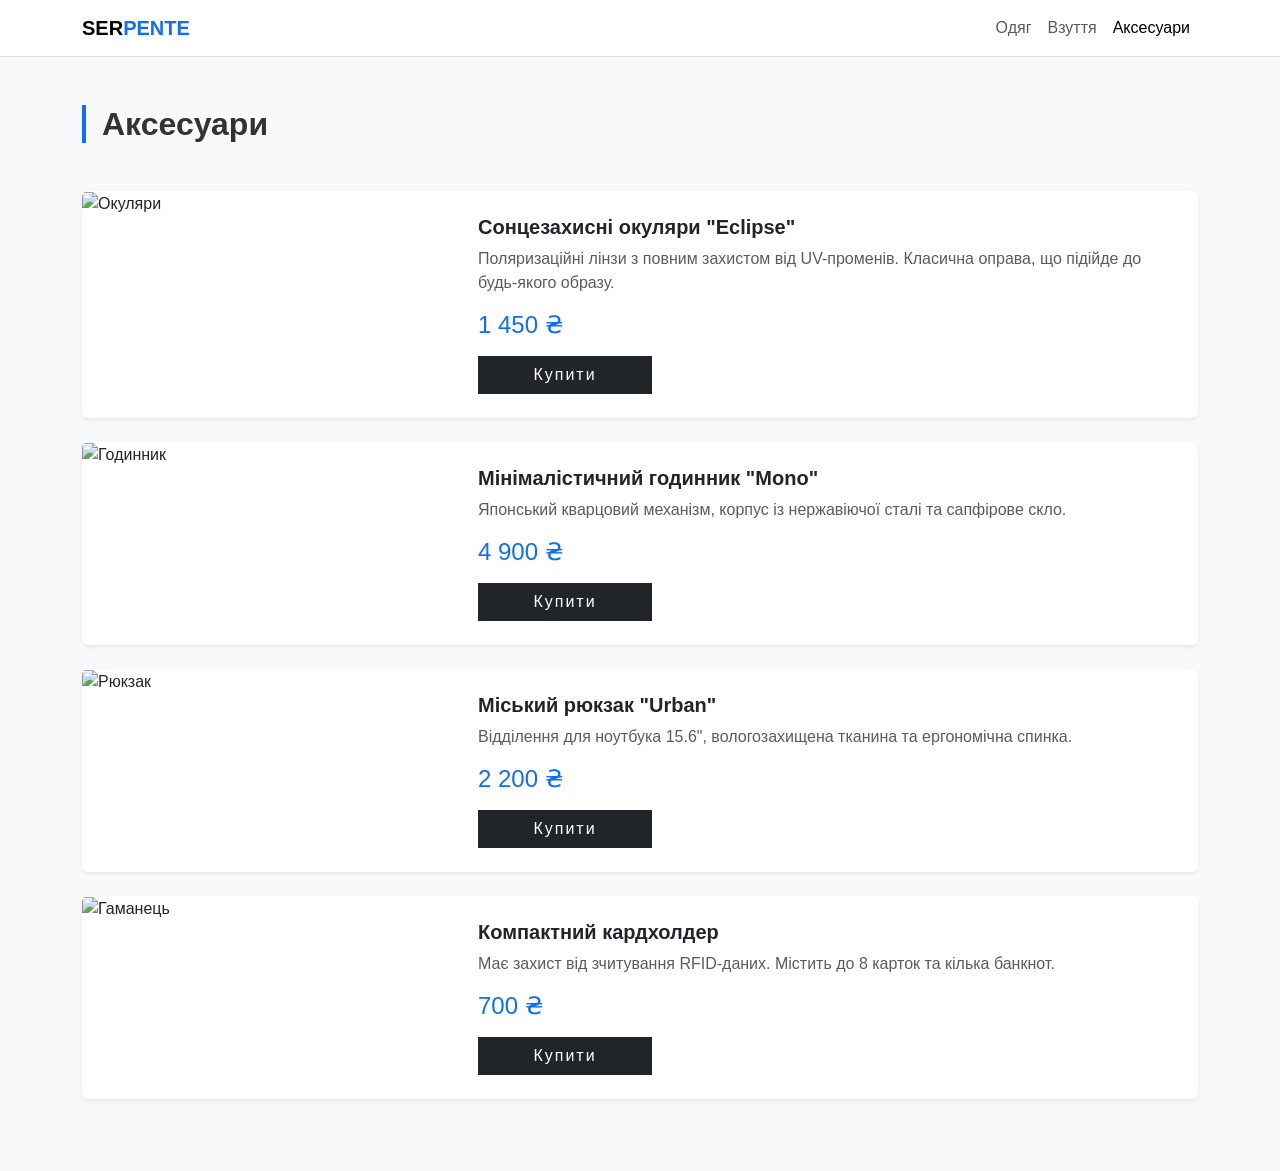
==== accessories.html @ fab4a191 "Add files via upload" ====
<!DOCTYPE html>
<html lang="uk">
<head>
    <meta charset="UTF-8">
    <meta name="viewport" content="width=device-width, initial-scale=1.0">
    <title>Аксесуари | SleekStore</title>
    <link href="https://cdn.jsdelivr.net/npm/bootstrap@5.3.0/dist/css/bootstrap.min.css" rel="stylesheet">
    <link rel="stylesheet" href="style.css">
</head>
<body class="bg-light">

    <nav class="navbar navbar-expand-lg navbar-light bg-white border-bottom sticky-top">
        <div class="container">
            <a class="navbar-brand fw-bold" href="index.html">SER<span class="text-primary">PENTE</span></a>
            <button class="navbar-toggler" type="button" data-bs-toggle="collapse" data-bs-target="#navbarNav">
                <span class="navbar-toggler-icon"></span>
            </button>
            <div class="collapse navbar-collapse" id="navbarNav">
                <ul class="navbar-nav ms-auto">
                    <li class="nav-item"><a class="nav-link" href="clothing.html">Одяг</a></li>
                    <li class="nav-item"><a class="nav-link" href="shoes.html">Взуття</a></li>
                    <li class="nav-item"><a class="nav-link active" href="accessories.html">Аксесуари</a></li>
                </ul>
            </div>
        </div>
    </nav>

    <div class="container my-5">
        <h2 class="fw-bold mb-5 border-start border-primary border-4 ps-3">Аксесуари</h2>
        
        <div class="row">
            <div class="col-12 mb-4">
                <div class="card shadow-sm border-0 overflow-hidden">
                    <div class="row g-0">
                        <div class="col-md-4">
                            <img src="https://images.unsplash.com/photo-1511499767150-a48a237f0083?q=80&w=1000&auto=format&fit=crop" class="img-fluid h-100 object-fit-cover" alt="Окуляри">
                        </div>
                        <div class="col-md-8">
                            <div class="card-body p-4 d-flex flex-column justify-content-center h-100">
                                <h5 class="card-title fw-bold">Сонцезахисні окуляри "Eclipse"</h5>
                                <p class="card-text text-muted">Поляризаційні лінзи з повним захистом від UV-променів. Класична оправа, що підійде до будь-якого образу.</p>
                                <h4 class="text-primary mb-3">1 450 ₴</h4>
                                <button class="btn btn-dark rounded-0 px-4 w-25">Купити</button>
                            </div>
                        </div>
                    </div>
                </div>
            </div>

            <div class="col-12 mb-4">
                <div class="card shadow-sm border-0 overflow-hidden">
                    <div class="row g-0">
                        <div class="col-md-4">
                            <img src="https://images.unsplash.com/photo-1523275335684-37898b6baf30?q=80&w=1000&auto=format&fit=crop" class="img-fluid h-100 object-fit-cover" alt="Годинник">
                        </div>
                        <div class="col-md-8">
                            <div class="card-body p-4 d-flex flex-column justify-content-center h-100">
                                <h5 class="card-title fw-bold">Мінімалістичний годинник "Mono"</h5>
                                <p class="card-text text-muted">Японський кварцовий механізм, корпус із нержавіючої сталі та сапфірове скло.</p>
                                <h4 class="text-primary mb-3">4 900 ₴</h4>
                                <button class="btn btn-dark rounded-0 px-4 w-25">Купити</button>
                            </div>
                        </div>
                    </div>
                </div>
            </div>

            <div class="col-12 mb-4">
                <div class="card shadow-sm border-0 overflow-hidden">
                    <div class="row g-0">
                        <div class="col-md-4">
                            <img src="https://images.unsplash.com/photo-1553062407-98eeb64c6a62?q=80&w=1000&auto=format&fit=crop" class="img-fluid h-100 object-fit-cover" alt="Рюкзак">
                        </div>
                        <div class="col-md-8">
                            <div class="card-body p-4 d-flex flex-column justify-content-center h-100">
                                <h5 class="card-title fw-bold">Міський рюкзак "Urban"</h5>
                                <p class="card-text text-muted">Відділення для ноутбука 15.6", вологозахищена тканина та ергономічна спинка.</p>
                                <h4 class="text-primary mb-3">2 200 ₴</h4>
                                <button class="btn btn-dark rounded-0 px-4 w-25">Купити</button>
                            </div>
                        </div>
                    </div>
                </div>
            </div>

            <div class="col-12 mb-4">
                <div class="card shadow-sm border-0 overflow-hidden">
                    <div class="row g-0">
                        <div class="col-md-4">
                            <img src="https://images.unsplash.com/photo-1627123424574-724758594e93?q=80&w=1000&auto=format&fit=crop" class="img-fluid h-100 object-fit-cover" alt="Гаманець">
                        </div>
                        <div class="col-md-8">
                            <div class="card-body p-4 d-flex flex-column justify-content-center h-100">
                                <h5 class="card-title fw-bold">Компактний кардхолдер</h5>
                                <p class="card-text text-muted">Має захист від зчитування RFID-даних. Містить до 8 карток та кілька банкнот.</p>
                                <h4 class="text-primary mb-3">700 ₴</h4>
                                <button class="btn btn-dark rounded-0 px-4 w-25">Купити</button>
                            </div>
                        </div>
                    </div>
                </div>
            </div>
        </div>
    </div>

    </body>
</html>
---- style.css ----
/* Основні налаштування */
body {
    font-family: 'Segoe UI', Tahoma, Geneva, Verdana, sans-serif;
    color: #333;
}

/* Вітальна сторінка */
.hero-section {
    height: 90vh;
    background: linear-gradient(rgba(0,0,0,0.3), rgba(0,0,0,0.3)), 
                url('https://images.unsplash.com/photo-1441986300917-64674bd600d8?auto=format&fit=crop&w=1500&q=80');
    background-size: cover;
    background-position: center;
    color: white;
}

/* Кнопки */
.btn-dark {
    letter-spacing: 2px;
    transition: 0.4s;
}

.btn-dark:hover {
    background-color: #fff;
    color: #000;
}

/* Футер посилання */
footer a:hover {
    color: #0d6efd !important;
    transition: 0.3s;
}

/* Секція з фактом */
.fact-section {
    border-top: 1px solid #eee;
    border-bottom: 1px solid #eee;
}

.object-fit-cover {
    height: 300px; /* Висота фото для мобілок */
    object-fit: cover;
}

@media (min-width: 768px) {
    .object-fit-cover {
        height: 100%; /* Повертаємо на всю висоту для десктопів */
    }
}

.badge {
    font-weight: 500;
    letter-spacing: 0.5px;
}
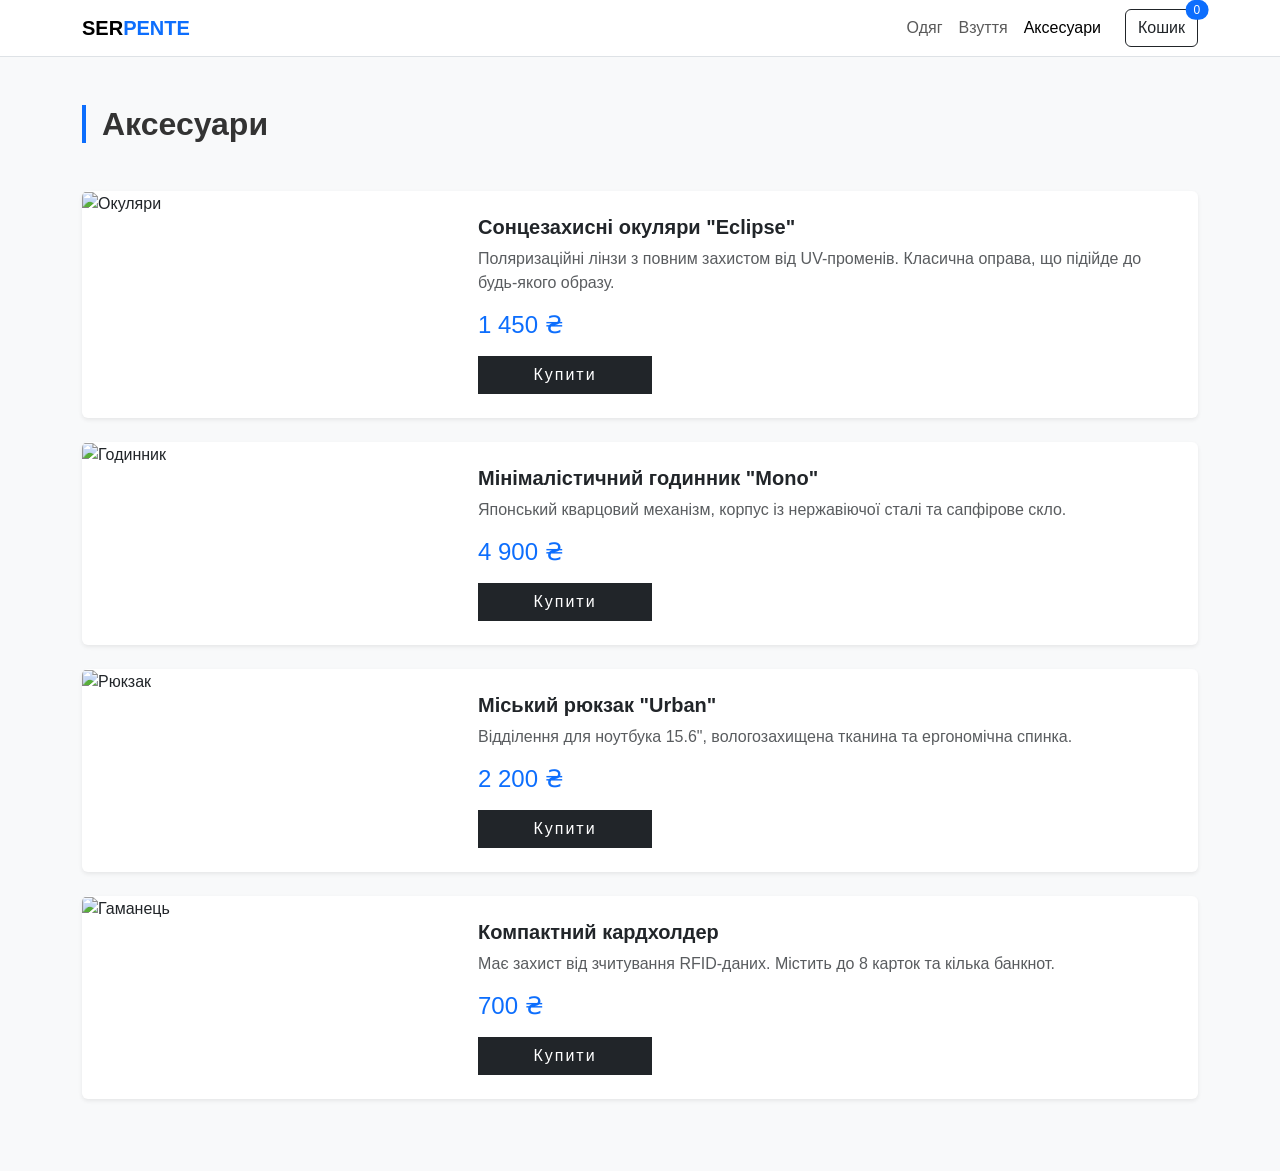
==== commit 5c9a39dd: "Add files via upload" ====
--- a/accessories.html
+++ b/accessories.html
@@ -16,10 +16,16 @@
                 <span class="navbar-toggler-icon"></span>
             </button>
             <div class="collapse navbar-collapse" id="navbarNav">
-                <ul class="navbar-nav ms-auto">
+                <ul class="navbar-nav ms-auto align-items-center">
                     <li class="nav-item"><a class="nav-link" href="clothing.html">Одяг</a></li>
                     <li class="nav-item"><a class="nav-link" href="shoes.html">Взуття</a></li>
                     <li class="nav-item"><a class="nav-link active" href="accessories.html">Аксесуари</a></li>
+                    <li class="nav-item ms-lg-3 mt-2 mt-lg-0">
+                        <button class="btn btn-outline-dark position-relative" data-bs-toggle="modal" data-bs-target="#cartModal">
+                            Кошик
+                            <span class="position-absolute top-0 start-100 translate-middle badge rounded-pill bg-primary cart-count">0</span>
+                        </button>
+                    </li>
                 </ul>
             </div>
         </div>
@@ -40,7 +46,12 @@
                                 <h5 class="card-title fw-bold">Сонцезахисні окуляри "Eclipse"</h5>
                                 <p class="card-text text-muted">Поляризаційні лінзи з повним захистом від UV-променів. Класична оправа, що підійде до будь-якого образу.</p>
                                 <h4 class="text-primary mb-3">1 450 ₴</h4>
-                                <button class="btn btn-dark rounded-0 px-4 w-25">Купити</button>
+                                <button class="btn btn-dark rounded-0 px-4 w-25 add-to-cart-btn"
+                                        data-name='Сонцезахисні окуляри "Eclipse"' 
+                                        data-price="1450" 
+                                        data-img="https://images.unsplash.com/photo-1511499767150-a48a237f0083?q=80&w=1000&auto=format&fit=crop">
+                                    Купити
+                                </button>
                             </div>
                         </div>
                     </div>
@@ -58,7 +69,12 @@
                                 <h5 class="card-title fw-bold">Мінімалістичний годинник "Mono"</h5>
                                 <p class="card-text text-muted">Японський кварцовий механізм, корпус із нержавіючої сталі та сапфірове скло.</p>
                                 <h4 class="text-primary mb-3">4 900 ₴</h4>
-                                <button class="btn btn-dark rounded-0 px-4 w-25">Купити</button>
+                                <button class="btn btn-dark rounded-0 px-4 w-25 add-to-cart-btn"
+                                        data-name='Мінімалістичний годинник "Mono"' 
+                                        data-price="4900" 
+                                        data-img="https://images.unsplash.com/photo-1523275335684-37898b6baf30?q=80&w=1000&auto=format&fit=crop">
+                                    Купити
+                                </button>
                             </div>
                         </div>
                     </div>
@@ -76,7 +92,12 @@
                                 <h5 class="card-title fw-bold">Міський рюкзак "Urban"</h5>
                                 <p class="card-text text-muted">Відділення для ноутбука 15.6", вологозахищена тканина та ергономічна спинка.</p>
                                 <h4 class="text-primary mb-3">2 200 ₴</h4>
-                                <button class="btn btn-dark rounded-0 px-4 w-25">Купити</button>
+                                <button class="btn btn-dark rounded-0 px-4 w-25 add-to-cart-btn"
+                                        data-name='Міський рюкзак "Urban"' 
+                                        data-price="2200" 
+                                        data-img="https://images.unsplash.com/photo-1553062407-98eeb64c6a62?q=80&w=1000&auto=format&fit=crop">
+                                    Купити
+                                </button>
                             </div>
                         </div>
                     </div>
@@ -94,7 +115,12 @@
                                 <h5 class="card-title fw-bold">Компактний кардхолдер</h5>
                                 <p class="card-text text-muted">Має захист від зчитування RFID-даних. Містить до 8 карток та кілька банкнот.</p>
                                 <h4 class="text-primary mb-3">700 ₴</h4>
-                                <button class="btn btn-dark rounded-0 px-4 w-25">Купити</button>
+                                <button class="btn btn-dark rounded-0 px-4 w-25 add-to-cart-btn"
+                                        data-name='Компактний кардхолдер' 
+                                        data-price="700" 
+                                        data-img="https://images.unsplash.com/photo-1627123424574-724758594e93?q=80&w=1000&auto=format&fit=crop">
+                                    Купити
+                                </button>
                             </div>
                         </div>
                     </div>
@@ -103,5 +129,42 @@
         </div>
     </div>
 
-    </body>
+    <div class="modal fade" id="cartModal" tabindex="-1" aria-labelledby="cartModalLabel" aria-hidden="true">
+        <div class="modal-dialog modal-dialog-centered">
+            <div class="modal-content rounded-0">
+                <div class="modal-header border-0">
+                    <h5 class="modal-title fw-bold" id="cartModalLabel">Ваш кошик</h5>
+                    <button type="button" class="btn-close" data-bs-dismiss="modal" aria-label="Close"></button>
+                </div>
+                <div class="modal-body" id="cart-items"></div>
+                <div class="modal-footer border-0 d-flex justify-content-between align-items-center bg-light">
+                    <h5 class="mb-0 fw-bold">Разом: <span id="cart-total" class="text-primary">0 ₴</span></h5>
+                    <button type="button" class="btn btn-dark rounded-0 px-4" data-bs-toggle="modal" data-bs-target="#orderModal" id="checkout-btn">Оформити</button>
+                </div>
+            </div>
+        </div>
+    </div>
+
+    <div class="modal fade" id="orderModal" tabindex="-1" aria-labelledby="orderModalLabel" aria-hidden="true">
+        <div class="modal-dialog modal-dialog-centered">
+            <div class="modal-content rounded-0">
+                <div class="modal-header border-0 bg-dark text-white">
+                    <h5 class="modal-title fw-bold" id="orderModalLabel">Оформлення замовлення</h5>
+                    <button type="button" class="btn-close btn-close-white" data-bs-dismiss="modal" aria-label="Close"></button>
+                </div>
+                <div class="modal-body">
+                    <form id="orderForm">
+                        <div class="mb-3"><label class="form-label">Ім'я та прізвище</label><input type="text" class="form-control rounded-0" required></div>
+                        <div class="mb-3"><label class="form-label">Номер телефону</label><input type="tel" class="form-control rounded-0" placeholder="+380..." required></div>
+                        <div class="mb-3"><label class="form-label">Відділення Нової Пошти</label><input type="text" class="form-control rounded-0" required></div>
+                        <button type="submit" class="btn btn-primary w-100 rounded-0 mt-3">Підтвердити замовлення</button>
+                    </form>
+                </div>
+            </div>
+        </div>
+    </div>
+
+    <script src="https://cdn.jsdelivr.net/npm/bootstrap@5.3.0/dist/js/bootstrap.bundle.min.js"></script>
+    <script src="cart.js"></script>
+</body>
 </html>
--- a/style.css
+++ b/style.css
@@ -38,13 +38,13 @@
 }
 
 .object-fit-cover {
-    height: 300px; /* Висота фото для мобілок */
+    height: 300px;
     object-fit: cover;
 }
 
 @media (min-width: 768px) {
     .object-fit-cover {
-        height: 100%; /* Повертаємо на всю висоту для десктопів */
+        height: 100%; 
     }
 }
 
